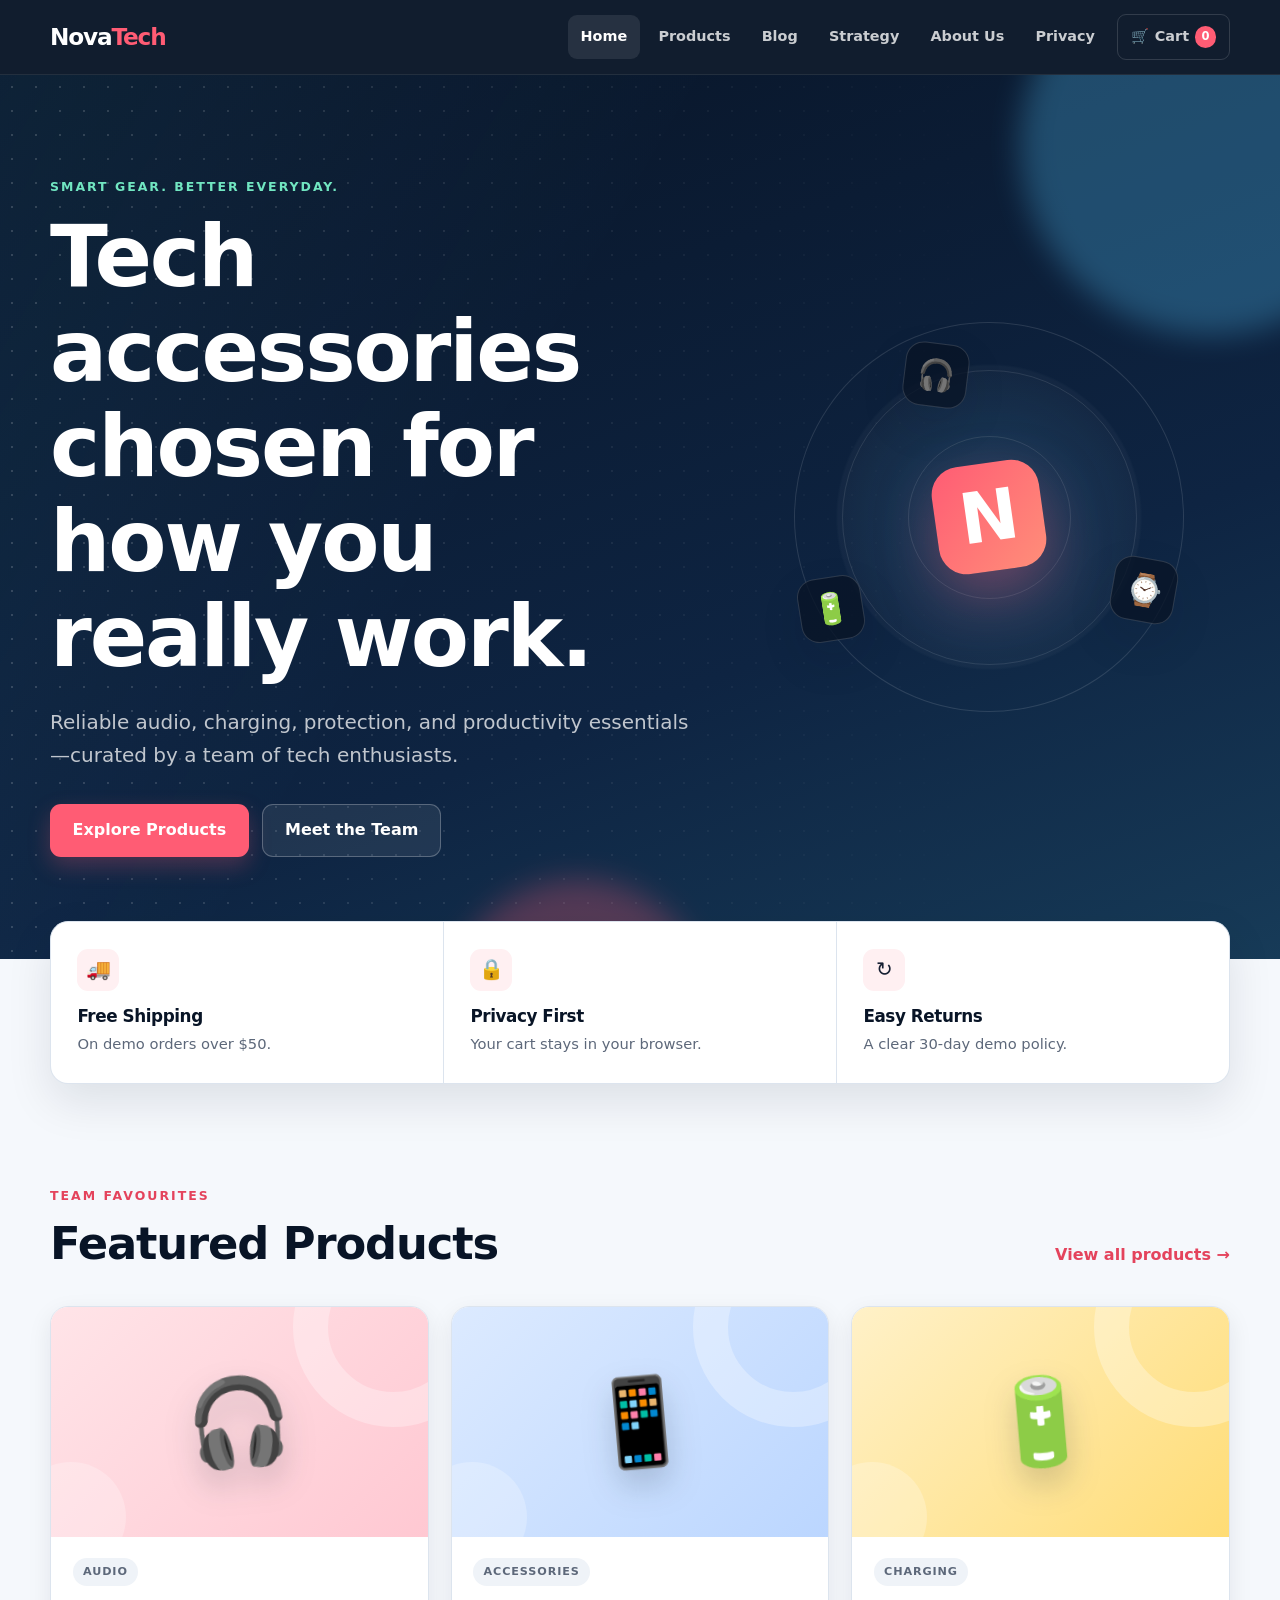
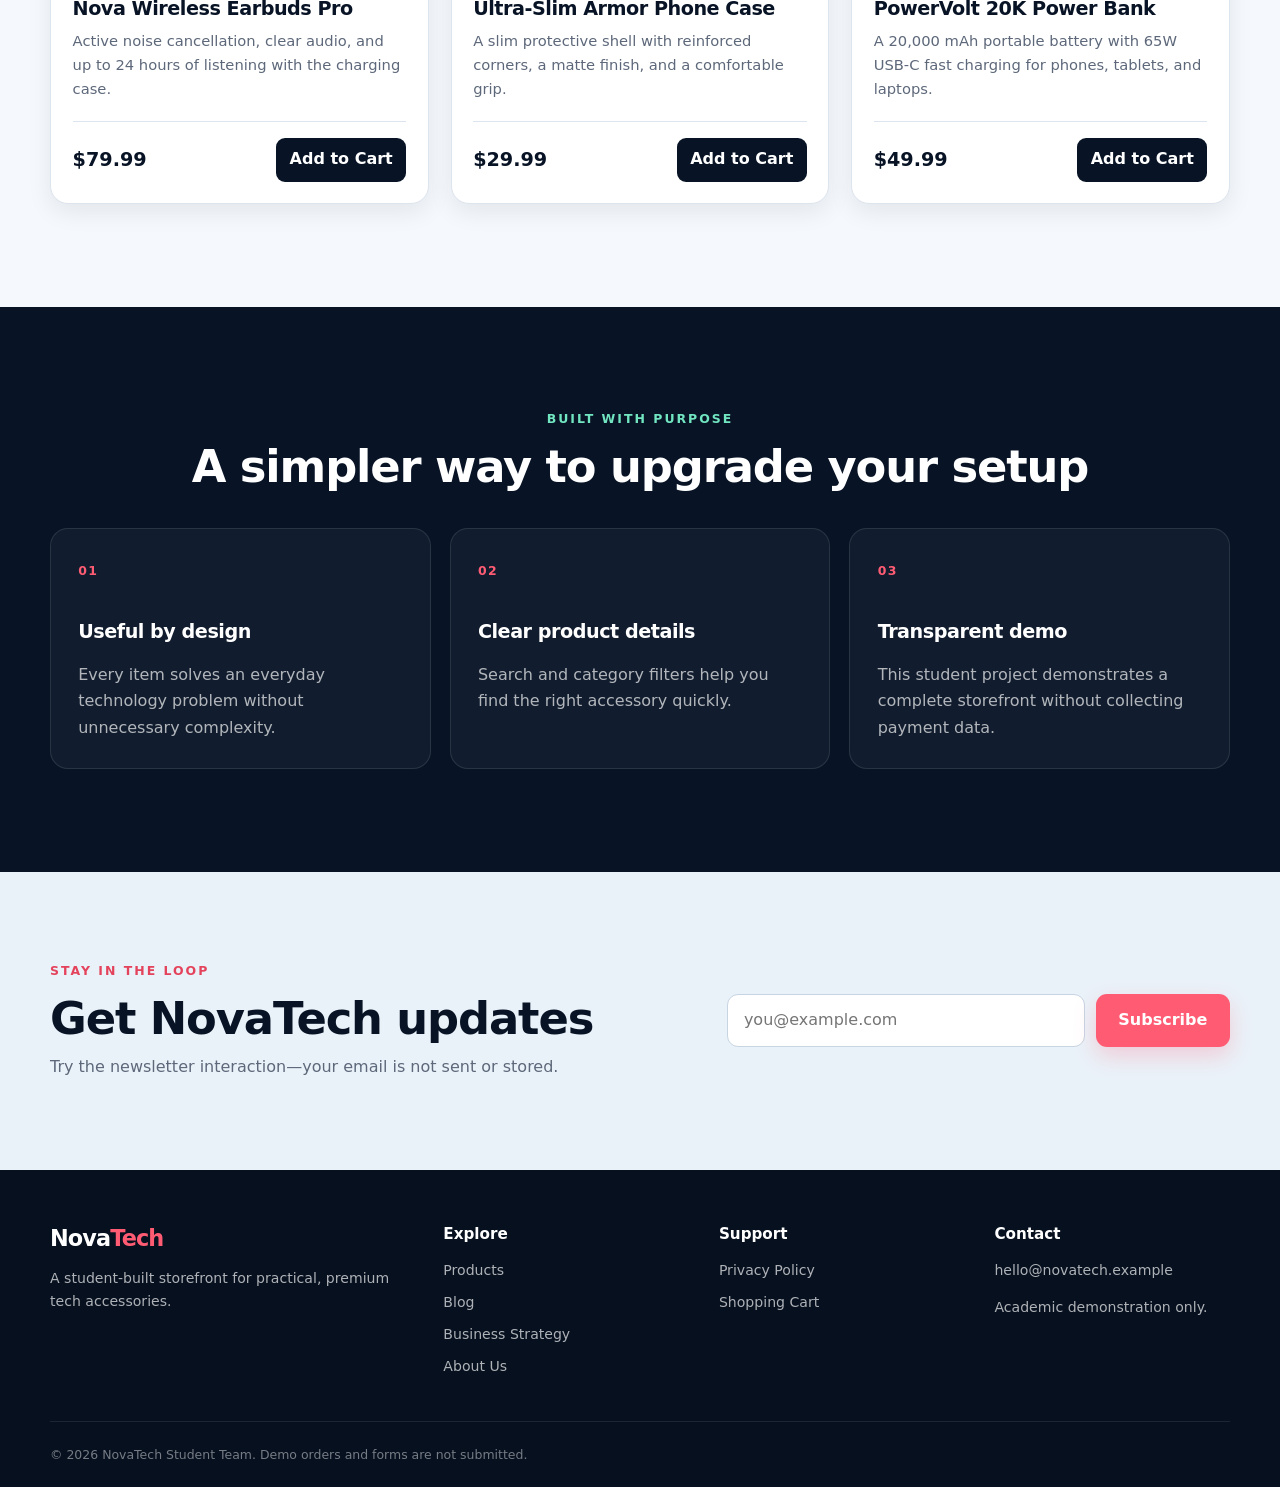
==== index.html @ 88d77ca0 "Import Assignment 1 storefront baseline Original NovaTech site from Assignment 1, imported from the " ====
<!DOCTYPE html>
<html lang="en">
<head>
    <meta charset="UTF-8">
    <meta name="viewport" content="width=device-width, initial-scale=1.0">
    <meta name="description" content="NovaTech is a student-built e-commerce demo offering carefully selected tech accessories.">
    <meta name="theme-color" content="#081426">
    <meta name="referrer" content="strict-origin-when-cross-origin">
    <title>NovaTech | Premium Tech Accessories</title>
    <link rel="stylesheet" href="css/style.css">
</head>
<body>
    <a class="skip-link" href="#main-content">Skip to main content</a>
    <header class="site-header">
        <nav class="navbar" aria-label="Main navigation">
            <div class="nav-container">
                <a href="index.html" class="logo" aria-label="NovaTech home">Nova<span>Tech</span></a>
                <button class="menu-toggle" type="button" aria-label="Open navigation menu" aria-expanded="false" aria-controls="primary-navigation">
                    <span></span><span></span><span></span>
                </button>
                <ul class="nav-links" id="primary-navigation">
                    <li><a href="index.html" aria-current="page">Home</a></li>
                    <li><a href="products.html">Products</a></li>
                    <li><a href="blog.html">Blog</a></li>
                    <li><a href="strategy.html">Strategy</a></li>
                    <li><a href="about.html">About Us</a></li>
                    <li><a href="privacy.html">Privacy</a></li>
                    <li><a href="cart.html" class="cart-link"><span aria-hidden="true">🛒</span> Cart <span class="cart-badge" id="cart-badge" aria-label="0 items">0</span></a></li>
                </ul>
            </div>
        </nav>
    </header>

    <main id="main-content" tabindex="-1">
        <section class="hero" aria-labelledby="hero-title">
            <div class="hero-glow hero-glow-one" aria-hidden="true"></div>
            <div class="hero-glow hero-glow-two" aria-hidden="true"></div>
            <div class="hero-content">
                <p class="eyebrow">Smart gear. Better everyday.</p>
                <h1 id="hero-title">Tech accessories chosen for how you really work.</h1>
                <p>Reliable audio, charging, protection, and productivity essentials—curated by a team of tech enthusiasts.</p>
                <div class="hero-actions">
                    <a href="products.html" class="btn">Explore Products</a>
                    <a href="about.html" class="btn btn-secondary">Meet the Team</a>
                </div>
            </div>
            <div class="hero-product" aria-label="Stylized collection of NovaTech accessories" role="img">
                <div class="orbit orbit-one" aria-hidden="true"><span>🎧</span></div>
                <div class="orbit orbit-two" aria-hidden="true"><span>⌚</span></div>
                <div class="orbit orbit-three" aria-hidden="true"><span>🔋</span></div>
                <div class="hero-mark" aria-hidden="true">N</div>
            </div>
        </section>

        <section class="features" aria-label="Store benefits">
            <article class="feature">
                <span class="feature-icon" aria-hidden="true">🚚</span>
                <h2>Free Shipping</h2>
                <p>On demo orders over $50.</p>
            </article>
            <article class="feature">
                <span class="feature-icon" aria-hidden="true">🔒</span>
                <h2>Privacy First</h2>
                <p>Your cart stays in your browser.</p>
            </article>
            <article class="feature">
                <span class="feature-icon" aria-hidden="true">↻</span>
                <h2>Easy Returns</h2>
                <p>A clear 30-day demo policy.</p>
            </article>
        </section>

        <section class="featured-products-section" aria-labelledby="featured-title">
            <div class="section-heading">
                <div>
                    <p class="eyebrow">Team favourites</p>
                    <h2 id="featured-title">Featured Products</h2>
                </div>
                <a href="products.html" class="text-link">View all products <span aria-hidden="true">→</span></a>
            </div>
            <div id="featured-products" class="products-grid"></div>
        </section>

        <section class="value-section" aria-labelledby="value-title">
            <div class="section-heading centered">
                <div>
                    <p class="eyebrow">Built with purpose</p>
                    <h2 id="value-title">A simpler way to upgrade your setup</h2>
                </div>
            </div>
            <div class="value-grid">
                <article class="value-card">
                    <span class="value-number">01</span>
                    <h3>Useful by design</h3>
                    <p>Every item solves an everyday technology problem without unnecessary complexity.</p>
                </article>
                <article class="value-card">
                    <span class="value-number">02</span>
                    <h3>Clear product details</h3>
                    <p>Search and category filters help you find the right accessory quickly.</p>
                </article>
                <article class="value-card">
                    <span class="value-number">03</span>
                    <h3>Transparent demo</h3>
                    <p>This student project demonstrates a complete storefront without collecting payment data.</p>
                </article>
            </div>
        </section>

        <section class="newsletter" aria-labelledby="newsletter-title">
            <div>
                <p class="eyebrow">Stay in the loop</p>
                <h2 id="newsletter-title">Get NovaTech updates</h2>
                <p>Try the newsletter interaction—your email is not sent or stored.</p>
            </div>
            <form class="newsletter-form">
                <label class="sr-only" for="newsletter-email">Email address</label>
                <input id="newsletter-email" type="email" autocomplete="email" placeholder="you@example.com" required>
                <button type="submit">Subscribe</button>
            </form>
        </section>
    </main>

    <footer class="site-footer">
        <div class="footer-container">
            <div class="footer-col footer-brand">
                <h2>Nova<span>Tech</span></h2>
                <p>A student-built storefront for practical, premium tech accessories.</p>
            </div>
            <div class="footer-col">
                <h2>Explore</h2>
                <ul>
                    <li><a href="products.html">Products</a></li>
                    <li><a href="blog.html">Blog</a></li>
                    <li><a href="strategy.html">Business Strategy</a></li>
                    <li><a href="about.html">About Us</a></li>
                </ul>
            </div>
            <div class="footer-col">
                <h2>Support</h2>
                <ul>
                    <li><a href="privacy.html">Privacy Policy</a></li>
                    <li><a href="cart.html">Shopping Cart</a></li>
                </ul>
            </div>
            <div class="footer-col">
                <h2>Contact</h2>
                <p><a href="mailto:hello@novatech.example">hello@novatech.example</a></p>
                <p>Academic demonstration only.</p>
            </div>
        </div>
        <div class="footer-bottom">
            <p>&copy; 2026 NovaTech Student Team. Demo orders and forms are not submitted.</p>
        </div>
    </footer>

    <div id="toast" class="toast" role="status" aria-live="polite" aria-atomic="true"></div>
    <script src="js/main.js" defer></script>
</body>
</html>
---- css/style.css ----
:root {
    --ink: #081426;
    --ink-soft: #132743;
    --panel: #10233f;
    --coral: #ff5c74;
    --coral-dark: #e4435c;
    --sky: #56c8ff;
    --mint: #71e6c1;
    --gold: #ffc857;
    --canvas: #f5f8fc;
    --paper: #ffffff;
    --text: #172033;
    --muted: #5d687a;
    --line: #dce4ee;
    --shadow: 0 18px 45px rgba(8, 20, 38, 0.10);
    --shadow-small: 0 8px 24px rgba(8, 20, 38, 0.08);
    --radius: 18px;
    --radius-small: 12px;
    --max-width: 1180px;
    --transition: 180ms ease;
}

*,
*::before,
*::after {
    box-sizing: border-box;
}

html {
    scroll-behavior: smooth;
}

body {
    min-height: 100vh;
    margin: 0;
    display: flex;
    flex-direction: column;
    background: var(--canvas);
    color: var(--text);
    font-family: Inter, ui-sans-serif, system-ui, -apple-system, BlinkMacSystemFont, "Segoe UI", sans-serif;
    line-height: 1.65;
    -webkit-font-smoothing: antialiased;
}

main {
    flex: 1;
}

h1,
h2,
h3,
p,
ul,
dl {
    margin-top: 0;
}

h1,
h2,
h3 {
    color: var(--ink);
    line-height: 1.12;
    letter-spacing: -0.025em;
}

h1 {
    font-size: clamp(2.5rem, 7vw, 5.3rem);
}

h2 {
    font-size: clamp(1.8rem, 3.5vw, 2.8rem);
}

h3 {
    font-size: 1.2rem;
}

a {
    color: inherit;
    text-decoration: none;
}

button,
input {
    font: inherit;
}

button,
a {
    -webkit-tap-highlight-color: transparent;
}

:focus-visible {
    outline: 3px solid var(--sky);
    outline-offset: 3px;
}

.skip-link {
    position: fixed;
    top: 0.75rem;
    left: 0.75rem;
    z-index: 10000;
    padding: 0.7rem 1rem;
    border-radius: 8px;
    background: var(--paper);
    color: var(--ink);
    font-weight: 800;
    transform: translateY(-160%);
    transition: transform var(--transition);
}

.skip-link:focus {
    transform: translateY(0);
}

.sr-only {
    position: absolute;
    width: 1px;
    height: 1px;
    padding: 0;
    margin: -1px;
    overflow: hidden;
    clip: rect(0, 0, 0, 0);
    white-space: nowrap;
    border: 0;
}

.eyebrow {
    margin-bottom: 0.75rem;
    color: var(--coral-dark);
    font-size: 0.78rem;
    font-weight: 800;
    letter-spacing: 0.16em;
    text-transform: uppercase;
}

/* Navigation */
.site-header {
    position: sticky;
    top: 0;
    z-index: 1000;
    background: rgba(8, 20, 38, 0.96);
    border-bottom: 1px solid rgba(255, 255, 255, 0.08);
    backdrop-filter: blur(16px);
}

.navbar {
    min-height: 74px;
    display: flex;
    align-items: center;
}

.nav-container {
    width: min(calc(100% - 2.5rem), var(--max-width));
    margin: 0 auto;
    display: flex;
    align-items: center;
    justify-content: space-between;
    gap: 2rem;
}

.logo {
    color: var(--paper);
    font-size: 1.45rem;
    font-weight: 850;
    letter-spacing: -0.05em;
}

.logo span,
.footer-brand span {
    color: var(--coral);
}

.nav-links {
    display: flex;
    align-items: center;
    gap: 0.35rem;
    margin: 0;
    padding: 0;
    list-style: none;
}

.nav-links a {
    display: inline-flex;
    align-items: center;
    gap: 0.35rem;
    padding: 0.65rem 0.8rem;
    border-radius: 9px;
    color: rgba(255, 255, 255, 0.78);
    font-size: 0.9rem;
    font-weight: 700;
    transition: color var(--transition), background var(--transition);
}

.nav-links a:hover,
.nav-links a[aria-current="page"] {
    background: rgba(255, 255, 255, 0.09);
    color: var(--paper);
}

.cart-link {
    margin-left: 0.25rem;
    border: 1px solid rgba(255, 255, 255, 0.14);
}

.cart-badge {
    min-width: 1.35rem;
    height: 1.35rem;
    display: inline-grid;
    place-items: center;
    padding: 0 0.3rem;
    border-radius: 999px;
    background: var(--coral);
    color: var(--paper);
    font-size: 0.72rem;
    line-height: 1;
}

.menu-toggle {
    display: none;
    width: 44px;
    height: 44px;
    padding: 10px;
    border: 1px solid rgba(255, 255, 255, 0.16);
    border-radius: 10px;
    background: transparent;
    cursor: pointer;
}

.menu-toggle span {
    display: block;
    width: 100%;
    height: 2px;
    margin: 5px 0;
    border-radius: 2px;
    background: var(--paper);
    transition: transform var(--transition), opacity var(--transition);
}

.menu-toggle[aria-expanded="true"] span:nth-child(1) {
    transform: translateY(7px) rotate(45deg);
}

.menu-toggle[aria-expanded="true"] span:nth-child(2) {
    opacity: 0;
}

.menu-toggle[aria-expanded="true"] span:nth-child(3) {
    transform: translateY(-7px) rotate(-45deg);
}

/* Buttons and links */
.btn,
.checkout-btn,
.newsletter-form button {
    display: inline-flex;
    align-items: center;
    justify-content: center;
    min-height: 48px;
    padding: 0.78rem 1.35rem;
    border: 1px solid transparent;
    border-radius: 11px;
    background: var(--coral);
    color: var(--paper);
    font-weight: 800;
    cursor: pointer;
    box-shadow: 0 9px 22px rgba(255, 92, 116, 0.25);
    transition: transform var(--transition), background var(--transition), box-shadow var(--transition);
}

.btn:hover,
.checkout-btn:hover:not(:disabled),
.newsletter-form button:hover {
    background: var(--coral-dark);
    transform: translateY(-2px);
    box-shadow: 0 12px 26px rgba(255, 92, 116, 0.3);
}

.btn-secondary {
    border-color: rgba(255, 255, 255, 0.25);
    background: rgba(255, 255, 255, 0.08);
    box-shadow: none;
}

.btn-secondary:hover {
    background: rgba(255, 255, 255, 0.14);
}

.text-link {
    color: var(--coral-dark);
    font-weight: 800;
}

.text-link:hover {
    text-decoration: underline;
    text-underline-offset: 4px;
}

/* Home hero */
.hero {
    position: relative;
    isolation: isolate;
    min-height: 650px;
    display: grid;
    grid-template-columns: 1.15fr 0.85fr;
    align-items: center;
    gap: 3rem;
    overflow: hidden;
    padding: clamp(4rem, 8vw, 7.5rem) max(1.25rem, calc((100vw - var(--max-width)) / 2));
    background:
        linear-gradient(120deg, rgba(86, 200, 255, 0.08), transparent 40%),
        linear-gradient(160deg, var(--ink) 0%, #0e2442 64%, #173b58 100%);
    color: var(--paper);
}

.hero::after {
    content: "";
    position: absolute;
    inset: 0;
    z-index: -1;
    opacity: 0.23;
    background-image: radial-gradient(rgba(255, 255, 255, 0.7) 0.75px, transparent 0.75px);
    background-size: 24px 24px;
    mask-image: linear-gradient(to right, black, transparent 78%);
}

.hero .eyebrow {
    color: var(--mint);
}

.hero h1 {
    max-width: 830px;
    margin-bottom: 1.3rem;
    color: var(--paper);
}

.hero-content > p:not(.eyebrow) {
    max-width: 680px;
    margin-bottom: 2rem;
    color: rgba(255, 255, 255, 0.74);
    font-size: clamp(1.05rem, 2vw, 1.25rem);
}

.hero-actions {
    display: flex;
    flex-wrap: wrap;
    gap: 0.85rem;
}

.hero-product {
    position: relative;
    width: min(390px, 78vw);
    aspect-ratio: 1;
    place-self: center;
    display: grid;
    place-items: center;
    border: 1px solid rgba(255, 255, 255, 0.12);
    border-radius: 50%;
    background: radial-gradient(circle, rgba(86, 200, 255, 0.18), rgba(255, 255, 255, 0.03) 55%, transparent 56%);
}

.hero-product::before,
.hero-product::after {
    content: "";
    position: absolute;
    border: 1px solid rgba(255, 255, 255, 0.1);
    border-radius: 50%;
}

.hero-product::before {
    inset: 12%;
}

.hero-product::after {
    inset: 29%;
}

.hero-mark {
    width: 108px;
    height: 108px;
    display: grid;
    place-items: center;
    z-index: 1;
    border-radius: 28px;
    background: linear-gradient(135deg, var(--coral), #ff8e79);
    color: var(--paper);
    font-size: 4.4rem;
    font-weight: 900;
    line-height: 1;
    box-shadow: 0 24px 60px rgba(255, 92, 116, 0.36);
    transform: rotate(-8deg);
}

.orbit {
    position: absolute;
    width: 64px;
    height: 64px;
    display: grid;
    place-items: center;
    z-index: 2;
    border: 1px solid rgba(255, 255, 255, 0.15);
    border-radius: 18px;
    background: rgba(8, 20, 38, 0.78);
    font-size: 1.9rem;
    box-shadow: var(--shadow);
}

.orbit-one { top: 5%; left: 28%; transform: rotate(7deg); }
.orbit-two { right: 2%; bottom: 23%; transform: rotate(10deg); }
.orbit-three { left: 1%; bottom: 18%; transform: rotate(-9deg); }

.hero-glow {
    position: absolute;
    z-index: -1;
    border-radius: 50%;
    filter: blur(15px);
    opacity: 0.28;
}

.hero-glow-one {
    width: 380px;
    height: 380px;
    right: -120px;
    top: -120px;
    background: var(--sky);
}

.hero-glow-two {
    width: 260px;
    height: 260px;
    left: 35%;
    bottom: -180px;
    background: var(--coral);
}

/* Shared sections */
.features,
.featured-products-section,
.value-section,
.about-overview,
.team,
.filter-section,
.products-section,
.cart-layout,
.policy-layout,
.blog-post {
    width: min(calc(100% - 2.5rem), var(--max-width));
    margin-inline: auto;
}

.features {
    position: relative;
    z-index: 2;
    display: grid;
    grid-template-columns: repeat(3, 1fr);
    gap: 1px;
    margin-top: -38px;
    overflow: hidden;
    border: 1px solid var(--line);
    border-radius: var(--radius);
    background: var(--line);
    box-shadow: var(--shadow);
}

.feature {
    padding: 1.65rem;
    background: var(--paper);
}

.feature-icon {
    width: 42px;
    height: 42px;
    display: inline-grid;
    place-items: center;
    margin-bottom: 1rem;
    border-radius: 11px;
    background: #fff0f2;
    font-size: 1.25rem;
}

.feature h2 {
    margin-bottom: 0.4rem;
    font-size: 1.05rem;
}

.feature p {
    margin-bottom: 0;
    color: var(--muted);
    font-size: 0.92rem;
}

.featured-products-section,
.value-section,
.team,
.products-section {
    padding-block: clamp(4rem, 8vw, 7rem);
}

.section-heading {
    display: flex;
    align-items: end;
    justify-content: space-between;
    gap: 2rem;
    margin-bottom: 2.3rem;
}

.section-heading h2 {
    margin-bottom: 0;
}

.section-heading.centered {
    justify-content: center;
    text-align: center;
}

.section-copy {
    max-width: 470px;
    margin-bottom: 0;
    color: var(--muted);
}

/* Products */
.products-grid {
    display: grid;
    grid-template-columns: repeat(3, minmax(0, 1fr));
    gap: 1.35rem;
}

.product-card {
    min-width: 0;
    display: flex;
    flex-direction: column;
    overflow: hidden;
    border: 1px solid var(--line);
    border-radius: var(--radius);
    background: var(--paper);
    box-shadow: var(--shadow-small);
    transition: transform var(--transition), box-shadow var(--transition), border-color var(--transition);
}

.product-card:hover {
    transform: translateY(-5px);
    border-color: #c4d1df;
    box-shadow: var(--shadow);
}

.product-visual {
    position: relative;
    min-height: 230px;
    display: grid;
    place-items: center;
    overflow: hidden;
    background: linear-gradient(135deg, #f1f5fa, #dce9f5);
}

.product-visual::before,
.product-visual::after {
    content: "";
    position: absolute;
    border-radius: 50%;
}

.product-visual::before {
    width: 200px;
    height: 200px;
    top: -80px;
    right: -65px;
    border: 35px solid rgba(255, 255, 255, 0.3);
}

.product-visual::after {
    width: 110px;
    height: 110px;
    left: -35px;
    bottom: -35px;
    background: rgba(255, 255, 255, 0.24);
}

.product-visual.audio { background: linear-gradient(135deg, #ffe4e8, #ffc8d2); }
.product-visual.accessories { background: linear-gradient(135deg, #dceaff, #bbd6ff); }
.product-visual.charging { background: linear-gradient(135deg, #fff1c8, #ffdc75); }
.product-visual.wearables { background: linear-gradient(135deg, #dffaf1, #a9eacc); }

.product-icon {
    position: relative;
    z-index: 1;
    font-size: 5.3rem;
    filter: drop-shadow(0 16px 16px rgba(8, 20, 38, 0.18));
    transform: rotate(-5deg);
}

.product-info {
    flex: 1;
    display: flex;
    flex-direction: column;
    padding: 1.35rem;
}

.category-tag {
    width: fit-content;
    margin-bottom: 0.75rem;
    padding: 0.3rem 0.65rem;
    border-radius: 999px;
    background: #eff3f8;
    color: var(--muted);
    font-size: 0.7rem;
    font-weight: 800;
    letter-spacing: 0.08em;
    text-transform: uppercase;
}

.product-card h3 {
    margin-bottom: 0.55rem;
}

.product-card .description {
    flex: 1;
    margin-bottom: 1.2rem;
    color: var(--muted);
    font-size: 0.92rem;
}

.product-bottom {
    display: flex;
    align-items: center;
    justify-content: space-between;
    gap: 1rem;
    padding-top: 1rem;
    border-top: 1px solid var(--line);
}

.price {
    color: var(--ink);
    font-size: 1.2rem;
    font-weight: 850;
}

.add-to-cart-btn {
    min-height: 42px;
    padding: 0.55rem 0.85rem;
    border: 0;
    border-radius: 9px;
    background: var(--ink);
    color: var(--paper);
    font-weight: 800;
    cursor: pointer;
    transition: background var(--transition), transform var(--transition);
}

.add-to-cart-btn:hover {
    background: var(--coral-dark);
    transform: translateY(-1px);
}

.no-results {
    grid-column: 1 / -1;
    padding: 3rem;
    border: 1px dashed #bdc9d8;
    border-radius: var(--radius);
    color: var(--muted);
    text-align: center;
}

.value-section {
    width: 100%;
    max-width: none;
    padding-inline: max(1.25rem, calc((100vw - var(--max-width)) / 2));
    background: var(--ink);
}

.value-section h2 {
    color: var(--paper);
}

.value-section .eyebrow {
    color: var(--mint);
}

.value-grid {
    max-width: var(--max-width);
    margin: 0 auto;
    display: grid;
    grid-template-columns: repeat(3, 1fr);
    gap: 1.2rem;
}

.value-card {
    padding: 1.7rem;
    border: 1px solid rgba(255, 255, 255, 0.1);
    border-radius: var(--radius);
    background: rgba(255, 255, 255, 0.04);
}

.value-number {
    display: inline-block;
    margin-bottom: 2.5rem;
    color: var(--coral);
    font-size: 0.78rem;
    font-weight: 900;
    letter-spacing: 0.12em;
}

.value-card h3 {
    color: var(--paper);
}

.value-card p {
    margin-bottom: 0;
    color: rgba(255, 255, 255, 0.68);
}

.newsletter {
    display: grid;
    grid-template-columns: 1fr minmax(360px, 0.8fr);
    align-items: center;
    gap: 3rem;
    padding: clamp(3.5rem, 7vw, 6rem) max(1.25rem, calc((100vw - var(--max-width)) / 2));
    background: #eaf2f9;
}

.newsletter h2 {
    margin-bottom: 0.6rem;
}

.newsletter p:not(.eyebrow) {
    margin-bottom: 0;
    color: var(--muted);
}

.newsletter-form {
    display: flex;
    gap: 0.65rem;
}

.newsletter-form input {
    min-width: 0;
    flex: 1;
    padding: 0.78rem 1rem;
    border: 1px solid #c7d4e2;
    border-radius: 11px;
    background: var(--paper);
    color: var(--text);
}

/* Interior page hero */
.page-hero {
    padding: clamp(4rem, 9vw, 7rem) max(1.25rem, calc((100vw - var(--max-width)) / 2));
    background:
        radial-gradient(circle at 82% 18%, rgba(86, 200, 255, 0.2), transparent 26%),
        var(--ink);
    color: var(--paper);
}

.page-hero.compact h1 {
    max-width: 850px;
    margin-bottom: 1rem;
    color: var(--paper);
    font-size: clamp(2.4rem, 6vw, 4.4rem);
}

.page-hero .eyebrow {
    color: var(--mint);
}

.page-hero > p:last-child {
    max-width: 690px;
    margin-bottom: 0;
    color: rgba(255, 255, 255, 0.7);
    font-size: 1.08rem;
}

/* Product filters */
.filter-section {
    margin-top: -28px;
    padding: 1.3rem;
    border: 1px solid var(--line);
    border-radius: var(--radius);
    background: var(--paper);
    box-shadow: var(--shadow);
}

.filter-bar {
    display: flex;
    flex-wrap: wrap;
    gap: 0.55rem;
    margin-bottom: 1rem;
}

.filter-btn {
    padding: 0.55rem 0.95rem;
    border: 1px solid var(--line);
    border-radius: 999px;
    background: var(--paper);
    color: var(--muted);
    font-size: 0.9rem;
    font-weight: 750;
    cursor: pointer;
    transition: color var(--transition), background var(--transition), border-color var(--transition);
}

.filter-btn:hover,
.filter-btn.active {
    border-color: var(--ink);
    background: var(--ink);
    color: var(--paper);
}

.search-bar {
    display: grid;
    grid-template-columns: auto minmax(220px, 1fr);
    align-items: center;
    gap: 1rem;
}

.search-bar label {
    color: var(--ink);
    font-weight: 800;
}

.search-bar input {
    width: 100%;
    padding: 0.7rem 0.9rem;
    border: 1px solid var(--line);
    border-radius: 10px;
    color: var(--text);
}

.results-count {
    margin: 0.8rem 0 0;
    color: var(--muted);
    font-size: 0.84rem;
    text-align: right;
}

/* Blog */
.article-shell {
    padding-bottom: clamp(4rem, 8vw, 7rem);
}

.blog-post {
    margin-top: -28px;
    padding: clamp(1.3rem, 4vw, 3rem);
    border: 1px solid var(--line);
    border-radius: var(--radius);
    background: var(--paper);
    box-shadow: var(--shadow);
}

.post-header {
    display: grid;
    grid-template-columns: 1fr 0.86fr;
    align-items: center;
    gap: 3rem;
    margin-bottom: 2.5rem;
}

.post-header h2 {
    font-size: clamp(2rem, 4vw, 3.5rem);
}

.meta {
    display: flex;
    flex-wrap: wrap;
    gap: 0.55rem;
    color: var(--muted);
    font-size: 0.9rem;
}

.blog-banner {
    position: relative;
    min-height: 340px;
    display: grid;
    place-items: center;
    overflow: hidden;
    border-radius: var(--radius);
    background:
        radial-gradient(circle at 20% 20%, rgba(113, 230, 193, 0.32), transparent 30%),
        linear-gradient(145deg, var(--ink-soft), #1d5270);
}

.blog-banner::after {
    content: "";
    position: absolute;
    width: 280px;
    height: 280px;
    border: 1px solid rgba(255, 255, 255, 0.15);
    border-radius: 50%;
}

.blog-banner-mark {
    width: 90px;
    height: 90px;
    display: grid;
    place-items: center;
    z-index: 1;
    border-radius: 24px;
    background: var(--coral);
    color: var(--paper);
    font-size: 3.5rem;
    font-weight: 900;
    transform: rotate(-8deg);
}

.blog-banner-icon {
    position: absolute;
    z-index: 2;
    font-size: 2rem;
}

.icon-one { top: 18%; left: 18%; }
.icon-two { right: 14%; top: 28%; }
.icon-three { left: 28%; bottom: 14%; }

.blog-post .content {
    max-width: 760px;
    margin: 0 auto;
}

.blog-post .content p {
    margin-bottom: 1.35rem;
}

.blog-post .content .lead {
    color: var(--ink-soft);
    font-size: 1.2rem;
    font-weight: 600;
}

.blog-post .content h3 {
    margin: 2.1rem 0 0.75rem;
    font-size: 1.35rem;
}

.post-footer {
    max-width: 760px;
    margin: 2.5rem auto 0;
    padding-top: 1.25rem;
    display: flex;
    flex-wrap: wrap;
    gap: 0.5rem;
    border-top: 1px solid var(--line);
}

.tag {
    padding: 0.35rem 0.7rem;
    border-radius: 999px;
    background: #eff3f8;
    color: var(--muted);
    font-size: 0.8rem;
    font-weight: 750;
}

/* Team blog */
.team-blog-shell {
    padding-bottom: clamp(4rem, 8vw, 7rem);
}

.blog-directory,
.team-blog-list {
    width: min(calc(100% - 2.5rem), var(--max-width));
    margin-inline: auto;
}

.blog-directory {
    padding-block: clamp(4rem, 8vw, 6rem);
}

.blog-directory-grid {
    display: grid;
    grid-template-columns: repeat(2, minmax(0, 1fr));
    gap: 0.9rem;
}

.author-card {
    min-width: 0;
    display: grid;
    grid-template-columns: auto minmax(0, 1fr) auto;
    align-items: center;
    gap: 1rem;
    padding: 1rem;
    border: 1px solid var(--line);
    border-radius: var(--radius-small);
    background: var(--paper);
    box-shadow: var(--shadow-small);
    transition: transform var(--transition), border-color var(--transition), box-shadow var(--transition);
}

.author-card:hover {
    transform: translateY(-3px);
    border-color: #b9c7d6;
    box-shadow: var(--shadow);
}

.author-card .member-avatar,
.post-author .member-avatar {
    width: 56px;
    height: 56px;
    margin: 0;
    border-radius: 17px;
    font-size: 1.05rem;
}

.author-card strong,
.post-author strong {
    display: block;
    color: var(--ink);
}

.author-card small,
.post-author small {
    display: block;
    margin-top: 0.15rem;
    color: var(--muted);
    font-size: 0.78rem;
}

.author-arrow {
    color: var(--coral-dark);
    font-size: 1.35rem;
    font-weight: 900;
}

.team-blog-list {
    display: grid;
    gap: 2rem;
}

.team-blog-post {
    scroll-margin-top: 94px;
    overflow: hidden;
    border: 1px solid var(--line);
    border-radius: var(--radius);
    background: var(--paper);
    box-shadow: var(--shadow-small);
}

.team-blog-post:target {
    border-color: var(--sky);
    box-shadow: 0 0 0 4px rgba(86, 200, 255, 0.16), var(--shadow);
}

.team-post-header {
    padding: clamp(1.5rem, 4vw, 3rem);
    border-bottom: 1px solid var(--line);
    background:
        radial-gradient(circle at 90% 10%, rgba(86, 200, 255, 0.14), transparent 27%),
        linear-gradient(145deg, #f9fbfd, #eef4fa);
}

.post-author {
    display: flex;
    align-items: center;
    gap: 0.9rem;
    margin-bottom: 1.4rem;
}

.team-post-header .meta {
    margin-bottom: 1.5rem;
}

.team-post-header h2 {
    max-width: 900px;
    margin-bottom: 0;
    font-size: clamp(2rem, 5vw, 3.5rem);
}

.team-post-content {
    max-width: 800px;
    margin: 0 auto;
    padding: clamp(1.5rem, 4vw, 3rem);
}

.team-post-content .lead {
    color: var(--ink-soft);
    font-size: 1.2rem;
    font-weight: 650;
}

.team-post-content h3 {
    margin: 2rem 0 0.7rem;
    font-size: 1.3rem;
}

.team-post-content p {
    margin-bottom: 1.25rem;
    color: var(--muted);
}

.team-blog-post .post-footer {
    max-width: 800px;
    margin-top: 0;
    padding-bottom: 2rem;
}

.back-to-top {
    margin-left: auto;
    color: var(--coral-dark);
    font-size: 0.82rem;
    font-weight: 800;
}

.back-to-top:hover {
    text-decoration: underline;
    text-underline-offset: 3px;
}

.share-post-btn {
    min-height: 34px;
    margin-left: auto;
    padding: 0.35rem 0.75rem;
    border: 1px solid #cbd7e4;
    border-radius: 999px;
    background: var(--paper);
    color: var(--ink);
    font-size: 0.8rem;
    font-weight: 800;
    cursor: pointer;
    transition: border-color var(--transition), color var(--transition), transform var(--transition);
}

.share-post-btn::before {
    content: "↗";
    margin-right: 0.35rem;
    color: var(--coral-dark);
}

.share-post-btn:hover {
    border-color: var(--coral);
    color: var(--coral-dark);
    transform: translateY(-1px);
}

.share-post-btn + .back-to-top {
    margin-left: 0.25rem;
}

/* Business and technology strategy */
.strategy-hero {
    display: grid;
    grid-template-columns: minmax(0, 1.3fr) minmax(280px, 0.7fr);
    align-items: center;
    gap: clamp(2rem, 6vw, 5rem);
    padding: clamp(4.5rem, 9vw, 8rem) max(1.25rem, calc((100vw - var(--max-width)) / 2));
    background:
        radial-gradient(circle at 82% 24%, rgba(113, 230, 193, 0.2), transparent 25%),
        linear-gradient(150deg, var(--ink) 0%, #102e50 70%, #174d66 100%);
    color: var(--paper);
}

.strategy-hero h1 {
    max-width: 800px;
    margin-bottom: 1.2rem;
    color: var(--paper);
    font-size: clamp(2.7rem, 7vw, 5.4rem);
}

.strategy-hero > div > p:not(.eyebrow) {
    max-width: 760px;
    margin-bottom: 2rem;
    color: rgba(255, 255, 255, 0.72);
    font-size: 1.08rem;
}

.strategy-hero .eyebrow,
.strategy-section-dark .eyebrow {
    color: var(--mint);
}

.strategy-summary {
    display: flex;
    flex-wrap: wrap;
    gap: 0.7rem;
    padding: 1.5rem;
    border: 1px solid rgba(255, 255, 255, 0.13);
    border-radius: var(--radius);
    background: rgba(255, 255, 255, 0.06);
    box-shadow: 0 24px 60px rgba(0, 0, 0, 0.2);
    backdrop-filter: blur(12px);
}

.strategy-chip {
    padding: 0.55rem 0.75rem;
    border: 1px solid rgba(255, 255, 255, 0.14);
    border-radius: 999px;
    background: rgba(255, 255, 255, 0.08);
    color: rgba(255, 255, 255, 0.88);
    font-size: 0.8rem;
    font-weight: 750;
}

.strategy-jump {
    width: min(calc(100% - 2.5rem), var(--max-width));
    margin: -28px auto 0;
    display: flex;
    flex-wrap: wrap;
    justify-content: center;
    gap: 0.35rem;
    position: relative;
    z-index: 2;
    padding: 0.85rem;
    border: 1px solid var(--line);
    border-radius: var(--radius-small);
    background: var(--paper);
    box-shadow: var(--shadow);
}

.strategy-jump a {
    padding: 0.55rem 0.8rem;
    border-radius: 8px;
    color: var(--muted);
    font-size: 0.84rem;
    font-weight: 800;
}

.strategy-jump a:hover {
    background: #edf3f8;
    color: var(--ink);
}

.strategy-section {
    width: min(calc(100% - 2.5rem), var(--max-width));
    margin-inline: auto;
    padding-block: clamp(4rem, 8vw, 7rem);
    scroll-margin-top: 74px;
}

.strategy-section + .strategy-section:not(.strategy-section-dark) {
    border-top: 1px solid var(--line);
}

.strategy-heading {
    display: grid;
    grid-template-columns: minmax(0, 1fr) minmax(300px, 0.75fr);
    align-items: end;
    gap: 3rem;
    margin-bottom: 2.5rem;
}

.strategy-heading h2,
.strategy-heading p {
    margin-bottom: 0;
}

.strategy-heading > p {
    color: var(--muted);
}

.concept-grid {
    display: grid;
    grid-template-columns: repeat(4, minmax(0, 1fr));
    gap: 1rem;
}

.concept-card {
    min-width: 0;
    display: flex;
    flex-direction: column;
    padding: 1.35rem;
    border: 1px solid var(--line);
    border-radius: var(--radius-small);
    background: var(--paper);
    box-shadow: var(--shadow-small);
}

.concept-number {
    width: 2.35rem;
    height: 2.35rem;
    display: grid;
    place-items: center;
    margin-bottom: 1.4rem;
    border-radius: 9px;
    background: #ffe8ec;
    color: var(--coral-dark);
    font-size: 0.72rem;
    font-weight: 900;
}

.concept-card h3 {
    margin-bottom: 0.55rem;
}

.concept-card p {
    flex: 1;
    color: var(--muted);
    font-size: 0.9rem;
}

.concept-card a {
    color: var(--coral-dark);
    font-size: 0.82rem;
    font-weight: 850;
}

.concept-card a:hover {
    text-decoration: underline;
    text-underline-offset: 3px;
}

.model-note {
    margin-top: 1.25rem;
    padding: 1.1rem 1.25rem;
    border-left: 4px solid var(--sky);
    border-radius: 0 var(--radius-small) var(--radius-small) 0;
    background: #eaf5fc;
    color: #30425a;
}

.model-note strong {
    color: var(--ink);
}

.strategy-section-dark {
    width: min(calc(100% - 2.5rem), var(--max-width));
    padding: clamp(2rem, 6vw, 4rem);
    border-radius: calc(var(--radius) + 6px);
    background:
        radial-gradient(circle at 90% 10%, rgba(86, 200, 255, 0.14), transparent 30%),
        var(--ink);
    color: rgba(255, 255, 255, 0.72);
}

.strategy-section-dark h2,
.strategy-section-dark h3,
.strategy-section-dark dt {
    color: var(--paper);
}

.strategy-section-dark .strategy-heading > p {
    color: rgba(255, 255, 255, 0.62);
}

.business-model-grid {
    display: grid;
    grid-template-columns: repeat(2, minmax(0, 1fr));
    gap: 1px;
    overflow: hidden;
    margin: 0;
    border: 1px solid rgba(255, 255, 255, 0.11);
    border-radius: var(--radius);
    background: rgba(255, 255, 255, 0.11);
}

.business-model-grid > div {
    padding: 1.45rem;
    background: rgba(255, 255, 255, 0.045);
}

.business-model-grid dt {
    margin-bottom: 0.55rem;
    font-size: 1.02rem;
    font-weight: 850;
}

.business-model-grid dt span {
    margin-right: 0.55rem;
    color: var(--coral);
    font-size: 0.72rem;
    letter-spacing: 0.08em;
}

.business-model-grid dd {
    margin: 0;
    color: rgba(255, 255, 255, 0.65);
    font-size: 0.9rem;
}

.value-chain {
    display: grid;
    grid-template-columns: repeat(5, minmax(0, 1fr));
    gap: 1rem;
    margin: 0 0 1.25rem;
    padding: 0;
    list-style: none;
}

.value-chain li {
    min-width: 0;
    padding: 1.25rem;
    border: 1px solid var(--line);
    border-radius: var(--radius-small);
    background: var(--paper);
}

.value-chain li > span {
    width: 2rem;
    height: 2rem;
    display: grid;
    place-items: center;
    margin-bottom: 1.5rem;
    border-radius: 50%;
    background: var(--ink);
    color: var(--paper);
    font-size: 0.75rem;
    font-weight: 900;
}

.value-chain strong,
.value-chain small {
    display: block;
}

.value-chain strong {
    margin-bottom: 0.45rem;
    color: var(--ink);
}

.value-chain small {
    color: var(--muted);
    font-size: 0.82rem;
    line-height: 1.55;
}

.strategy-split {
    display: grid;
    grid-template-columns: repeat(2, minmax(0, 1fr));
    gap: 1rem;
}

.strategy-panel {
    padding: 1.6rem;
    border-radius: var(--radius);
    background: #eaf2f9;
}

.strategy-panel h3 {
    font-size: 1.45rem;
}

.strategy-panel p:last-child {
    margin-bottom: 0;
    color: var(--muted);
}

.technology-section {
    width: 100%;
    max-width: none;
    padding-inline: max(1.25rem, calc((100vw - var(--max-width)) / 2));
    background: #eaf2f9;
}

.architecture-flow {
    display: grid;
    grid-template-columns: 1fr auto 1fr auto 1fr;
    align-items: stretch;
    gap: 1rem;
    margin-bottom: 1rem;
}

.architecture-flow article {
    padding: 1.5rem;
    border: 1px solid #cedbe7;
    border-radius: var(--radius);
    background: var(--paper);
}

.architecture-flow article p:last-child {
    margin-bottom: 0;
    color: var(--muted);
    font-size: 0.9rem;
}

.architecture-icon {
    display: inline-block;
    margin-bottom: 1.3rem;
    font-size: 2rem;
}

.flow-arrow {
    align-self: center;
    color: var(--coral-dark);
    font-size: 1.7rem;
    font-weight: 900;
}

.technology-grid {
    display: grid;
    grid-template-columns: repeat(3, minmax(0, 1fr));
    gap: 1rem;
}

.technology-grid article {
    padding: 1.35rem;
    border: 1px solid #cedbe7;
    border-radius: var(--radius-small);
    background: rgba(255, 255, 255, 0.68);
}

.technology-grid h3 {
    margin-bottom: 0.45rem;
}

.technology-grid p {
    margin-bottom: 0;
    color: var(--muted);
    font-size: 0.88rem;
}

.readiness-table-wrap {
    overflow-x: auto;
    border: 1px solid var(--line);
    border-radius: var(--radius);
    background: var(--paper);
    box-shadow: var(--shadow-small);
}

.readiness-table {
    width: 100%;
    min-width: 760px;
    border-collapse: collapse;
    text-align: left;
}

.readiness-table th,
.readiness-table td {
    padding: 1rem 1.15rem;
    border-bottom: 1px solid var(--line);
    vertical-align: top;
}

.readiness-table thead th {
    background: var(--ink);
    color: var(--paper);
    font-size: 0.82rem;
    letter-spacing: 0.04em;
    text-transform: uppercase;
}

.readiness-table tbody th {
    color: var(--ink);
}

.readiness-table tbody td {
    color: var(--muted);
    font-size: 0.9rem;
}

.readiness-table tbody tr:last-child th,
.readiness-table tbody tr:last-child td {
    border-bottom: 0;
}

.status-ready,
.status-demo {
    display: inline-block;
    margin-right: 0.4rem;
    padding: 0.15rem 0.45rem;
    border-radius: 999px;
    font-size: 0.68rem;
    font-weight: 900;
    text-transform: uppercase;
}

.status-ready {
    background: #d8f7eb;
    color: #146a51;
}

.status-demo {
    background: #fff0ca;
    color: #7a5400;
}

/* About */
.about-overview {
    display: grid;
    grid-template-columns: 1fr 1fr;
    gap: 1.25rem;
    padding-top: clamp(4rem, 8vw, 7rem);
}

.mission,
.story {
    padding: clamp(1.5rem, 4vw, 2.5rem);
    border: 1px solid var(--line);
    border-radius: var(--radius);
    background: var(--paper);
}

.mission h2,
.story h2 {
    font-size: clamp(1.6rem, 3vw, 2.2rem);
}

.mission p:last-child,
.story p:last-child {
    margin-bottom: 0;
    color: var(--muted);
}

.team-grid {
    display: grid;
    grid-template-columns: repeat(5, minmax(0, 1fr));
    gap: 1rem;
}

.team-member {
    min-width: 0;
    padding: 1.25rem;
    border: 1px solid var(--line);
    border-radius: var(--radius);
    background: var(--paper);
    box-shadow: var(--shadow-small);
}

.member-avatar {
    width: 74px;
    height: 74px;
    display: grid;
    place-items: center;
    margin-bottom: 1.3rem;
    border-radius: 22px;
    color: var(--ink);
    font-size: 1.4rem;
    font-weight: 900;
    letter-spacing: -0.04em;
}

.avatar-coral { background: #ffd5dc; }
.avatar-blue { background: #d5e8ff; }
.avatar-mint { background: #c9f5e7; }
.avatar-violet { background: #e4dafd; }
.avatar-gold { background: #ffeab6; }

.team-member h3 {
    min-height: 2.7rem;
    margin-bottom: 1rem;
}

.team-member dl {
    margin-bottom: 0;
}

.team-member dl div {
    padding: 0.65rem 0;
    border-top: 1px solid var(--line);
}

.team-member dt {
    color: var(--muted);
    font-size: 0.72rem;
    font-weight: 800;
    letter-spacing: 0.06em;
    text-transform: uppercase;
}

.team-member dd {
    margin: 0.15rem 0 0;
    color: var(--ink);
    font-size: 0.87rem;
    font-weight: 700;
    overflow-wrap: anywhere;
}

/* Privacy */
.policy-layout {
    display: grid;
    grid-template-columns: 320px minmax(0, 1fr);
    align-items: start;
    gap: 2rem;
    padding-block: clamp(4rem, 8vw, 7rem);
}

.privacy-control {
    position: sticky;
    top: 98px;
    padding: 1.5rem;
    border-radius: var(--radius);
    background: var(--ink);
    color: rgba(255, 255, 255, 0.72);
}

.privacy-control h2 {
    margin-bottom: 0.75rem;
    color: var(--paper);
    font-size: 1.45rem;
}

.privacy-icon {
    width: 44px;
    height: 44px;
    display: grid;
    place-items: center;
    margin-bottom: 1rem;
    border: 1px solid rgba(255, 255, 255, 0.14);
    border-radius: 50%;
    color: var(--mint);
}

.privacy-control .btn {
    width: 100%;
    margin-top: 0.5rem;
}

.privacy-status {
    min-height: 1.5rem;
    margin: 0.75rem 0 0;
    color: var(--mint);
    font-size: 0.85rem;
}

.policy-article {
    padding: clamp(1.5rem, 4vw, 3rem);
    border: 1px solid var(--line);
    border-radius: var(--radius);
    background: var(--paper);
}

.last-updated {
    margin-bottom: 2.5rem;
    color: var(--muted);
    font-size: 0.9rem;
}

.policy-section + .policy-section {
    margin-top: 2.1rem;
    padding-top: 2.1rem;
    border-top: 1px solid var(--line);
}

.policy-section h2 {
    margin-bottom: 0.7rem;
    font-size: 1.4rem;
}

.policy-section p {
    margin-bottom: 0;
    color: var(--muted);
}

.policy-section a {
    color: var(--coral-dark);
    font-weight: 750;
    text-decoration: underline;
    text-underline-offset: 3px;
}

.policy-section code {
    padding: 0.15rem 0.35rem;
    border-radius: 5px;
    background: #edf2f7;
    color: var(--ink);
}

/* Cart */
.cart-layout {
    display: grid;
    grid-template-columns: minmax(0, 1.7fr) minmax(280px, 0.8fr);
    align-items: start;
    gap: 1.5rem;
    padding-block: clamp(4rem, 8vw, 7rem);
}

.cart-container {
    min-height: 220px;
}

.empty-cart-msg {
    padding: 4rem 1.5rem;
    border: 1px dashed #bdc9d8;
    border-radius: var(--radius);
    background: var(--paper);
    color: var(--muted);
    text-align: center;
}

.empty-cart-msg a {
    color: var(--coral-dark);
    font-weight: 800;
}

.cart-item {
    display: grid;
    grid-template-columns: 86px minmax(0, 1fr) auto;
    align-items: center;
    gap: 1.2rem;
    margin-bottom: 0.85rem;
    padding: 1rem;
    border: 1px solid var(--line);
    border-radius: var(--radius-small);
    background: var(--paper);
}

.cart-item-visual {
    width: 86px;
    height: 86px;
    display: grid;
    place-items: center;
    border-radius: 12px;
    background: #edf3f8;
    font-size: 2.5rem;
}

.cart-item-info h3 {
    margin-bottom: 0.25rem;
    font-size: 1rem;
}

.item-price {
    color: var(--muted);
    font-weight: 700;
}

.cart-item-controls {
    display: flex;
    align-items: center;
    gap: 0.45rem;
}

.qty-btn,
.remove-btn {
    min-width: 36px;
    height: 36px;
    display: inline-grid;
    place-items: center;
    border: 1px solid var(--line);
    border-radius: 9px;
    background: var(--paper);
    color: var(--ink);
    font-weight: 800;
    cursor: pointer;
}

.qty-btn:hover,
.remove-btn:hover {
    border-color: var(--coral);
    color: var(--coral-dark);
}

.qty-display {
    min-width: 32px;
    text-align: center;
    font-weight: 800;
}

.remove-btn {
    margin-left: 0.35rem;
    color: var(--coral-dark);
}

.cart-summary {
    position: sticky;
    top: 98px;
    padding: 1.6rem;
    border: 1px solid var(--line);
    border-radius: var(--radius);
    background: var(--paper);
    box-shadow: var(--shadow-small);
}

.cart-summary h2 {
    font-size: 1.45rem;
}

.summary-row {
    display: flex;
    justify-content: space-between;
    gap: 1rem;
    padding: 0.85rem 0;
    border-bottom: 1px solid var(--line);
    color: var(--muted);
}

.summary-row.total {
    border-bottom: 0;
    color: var(--ink);
    font-size: 1.15rem;
    font-weight: 900;
}

.checkout-btn {
    width: 100%;
    margin-top: 0.8rem;
}

.checkout-btn:disabled {
    background: #aeb8c5;
    box-shadow: none;
    cursor: not-allowed;
}

.checkout-note {
    margin: 0.9rem 0 0;
    color: var(--muted);
    font-size: 0.78rem;
    text-align: center;
}

/* Toast */
.toast {
    position: fixed;
    right: 1.25rem;
    bottom: 1.25rem;
    z-index: 9999;
    display: grid;
    gap: 0.5rem;
}

.toast-msg {
    max-width: min(360px, calc(100vw - 2.5rem));
    padding: 0.9rem 1.1rem;
    border: 1px solid rgba(255, 255, 255, 0.1);
    border-radius: 11px;
    background: var(--ink);
    color: var(--paper);
    font-weight: 700;
    box-shadow: var(--shadow);
    animation: toast-in 220ms ease both;
}

@keyframes toast-in {
    from { opacity: 0; transform: translateY(12px); }
    to { opacity: 1; transform: translateY(0); }
}

/* Footer */
.site-footer {
    padding-top: 3.5rem;
    background: #06101f;
    color: rgba(255, 255, 255, 0.68);
}

.footer-container {
    width: min(calc(100% - 2.5rem), var(--max-width));
    margin: 0 auto;
    display: grid;
    grid-template-columns: 1.5fr repeat(3, 1fr);
    gap: 2.5rem;
}

.footer-col h2 {
    margin-bottom: 1rem;
    color: var(--paper);
    font-size: 0.95rem;
    letter-spacing: 0;
}

.footer-brand h2 {
    font-size: 1.4rem;
    letter-spacing: -0.04em;
}

.footer-col p,
.footer-col li {
    font-size: 0.88rem;
}

.footer-col ul {
    margin: 0;
    padding: 0;
    list-style: none;
}

.footer-col li + li {
    margin-top: 0.55rem;
}

.footer-col a:hover {
    color: var(--paper);
    text-decoration: underline;
    text-underline-offset: 3px;
}

.footer-bottom {
    width: min(calc(100% - 2.5rem), var(--max-width));
    margin: 2.7rem auto 0;
    padding: 1.4rem 0;
    border-top: 1px solid rgba(255, 255, 255, 0.09);
}

.footer-bottom p {
    margin: 0;
    color: rgba(255, 255, 255, 0.45);
    font-size: 0.78rem;
}

/* Responsive */
@media (max-width: 980px) {
    .hero {
        grid-template-columns: 1fr;
        text-align: center;
    }

    .hero-content > p,
    .hero-actions {
        margin-inline: auto;
        justify-content: center;
    }

    .hero-product {
        width: 310px;
    }

    .products-grid {
        grid-template-columns: repeat(2, minmax(0, 1fr));
    }

    .team-grid {
        grid-template-columns: repeat(3, minmax(0, 1fr));
    }

    .newsletter {
        grid-template-columns: 1fr;
        gap: 1.5rem;
    }

    .post-header {
        grid-template-columns: 1fr;
    }

    .policy-layout {
        grid-template-columns: 1fr;
    }

    .privacy-control {
        position: static;
    }

    .concept-grid {
        grid-template-columns: repeat(2, minmax(0, 1fr));
    }

    .value-chain {
        grid-template-columns: repeat(3, minmax(0, 1fr));
    }

    .technology-grid {
        grid-template-columns: repeat(2, minmax(0, 1fr));
    }
}

@media (max-width: 780px) {
    .menu-toggle {
        display: block;
    }

    .nav-links {
        position: absolute;
        top: 74px;
        left: 0;
        right: 0;
        display: none;
        align-items: stretch;
        padding: 0.85rem 1.25rem 1.25rem;
        border-top: 1px solid rgba(255, 255, 255, 0.08);
        background: var(--ink);
        box-shadow: var(--shadow);
    }

    .nav-links.active {
        display: grid;
    }

    .nav-links a {
        width: 100%;
    }

    .cart-link {
        margin-left: 0;
    }

    .features,
    .value-grid,
    .about-overview,
    .cart-layout {
        grid-template-columns: 1fr;
    }

    .blog-directory-grid {
        grid-template-columns: 1fr;
    }

    .cart-summary {
        position: static;
    }

    .footer-container {
        grid-template-columns: 1fr 1fr;
    }

    .strategy-hero,
    .strategy-heading,
    .strategy-split {
        grid-template-columns: 1fr;
    }

    .strategy-heading {
        gap: 1rem;
    }

    .business-model-grid,
    .value-chain,
    .architecture-flow {
        grid-template-columns: 1fr;
    }

    .flow-arrow {
        justify-self: center;
        transform: rotate(90deg);
    }
}

@media (max-width: 590px) {
    .nav-container,
    .features,
    .featured-products-section,
    .team,
    .filter-section,
    .products-section,
    .cart-layout,
    .policy-layout,
    .blog-post,
    .blog-directory,
    .team-blog-list,
    .strategy-jump,
    .strategy-section,
    .strategy-section-dark,
    .footer-container,
    .footer-bottom {
        width: min(calc(100% - 1.5rem), var(--max-width));
    }

    .hero,
    .page-hero,
    .newsletter,
    .value-section,
    .strategy-hero,
    .technology-section {
        padding-inline: 1rem;
    }

    .technology-section {
        width: 100%;
    }

    .hero {
        min-height: auto;
    }

    .hero-product {
        width: 260px;
    }

    .orbit {
        width: 52px;
        height: 52px;
        font-size: 1.5rem;
    }

    .features,
    .products-grid,
    .team-grid,
    .footer-container {
        grid-template-columns: 1fr;
    }

    .concept-grid,
    .technology-grid {
        grid-template-columns: 1fr;
    }

    .strategy-section-dark {
        padding: 1.25rem;
    }

    .strategy-jump {
        justify-content: flex-start;
    }

    .section-heading {
        align-items: start;
        flex-direction: column;
    }

    .newsletter-form,
    .search-bar {
        grid-template-columns: 1fr;
        flex-direction: column;
    }

    .newsletter-form button {
        width: 100%;
    }

    .filter-bar {
        gap: 0.45rem;
    }

    .filter-btn {
        flex: 1 1 calc(50% - 0.45rem);
    }

    .results-count {
        text-align: left;
    }

    .blog-banner {
        min-height: 250px;
    }

    .author-card {
        grid-template-columns: auto minmax(0, 1fr);
    }

    .author-arrow {
        display: none;
    }

    .back-to-top {
        width: 100%;
        margin: 0.5rem 0 0;
    }

    .share-post-btn {
        margin-left: 0;
    }

    .share-post-btn + .back-to-top {
        margin-top: 0.5rem;
    }

    .cart-item {
        grid-template-columns: 70px minmax(0, 1fr);
    }

    .cart-item-visual {
        width: 70px;
        height: 70px;
    }

    .cart-item-controls {
        grid-column: 1 / -1;
        justify-content: center;
        padding-top: 0.65rem;
        border-top: 1px solid var(--line);
    }
}

@media (prefers-reduced-motion: reduce) {
    html {
        scroll-behavior: auto;
    }

    *,
    *::before,
    *::after {
        animation-duration: 0.01ms !important;
        animation-iteration-count: 1 !important;
        scroll-behavior: auto !important;
        transition-duration: 0.01ms !important;
    }
}
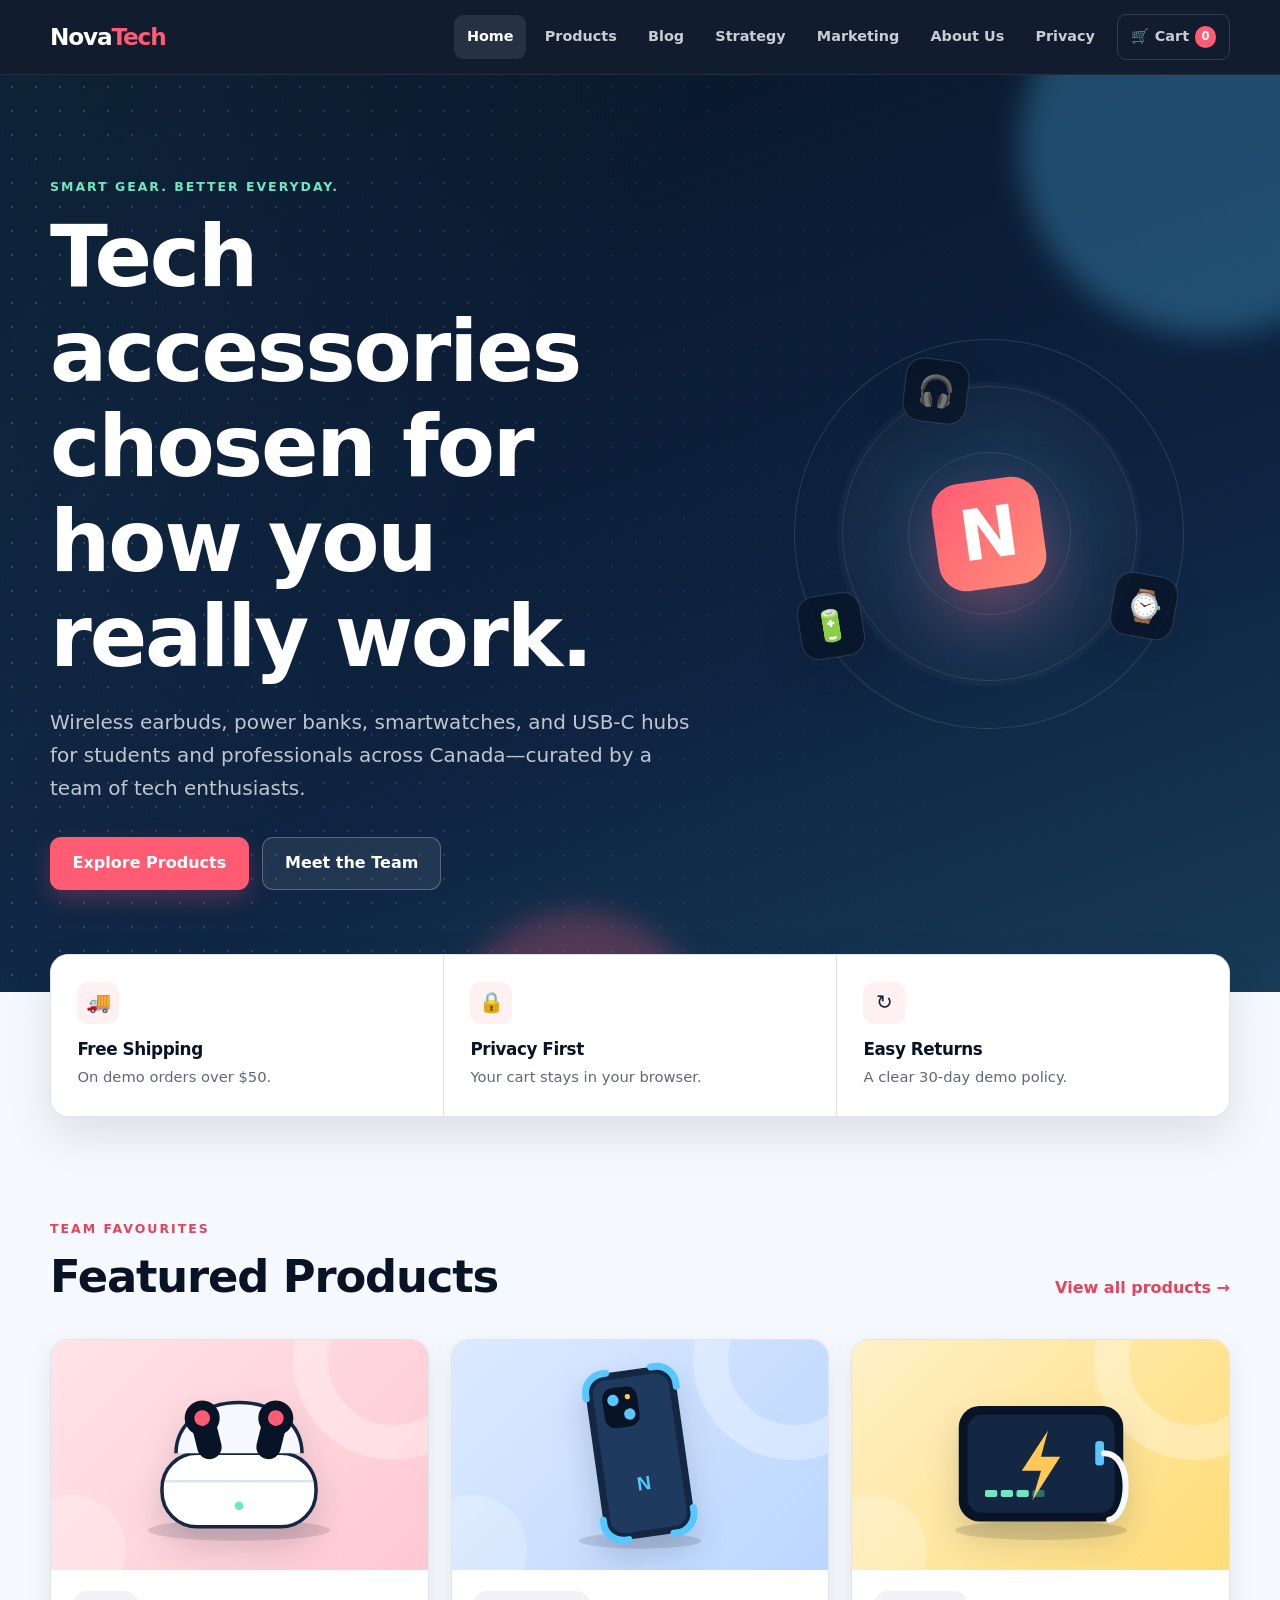
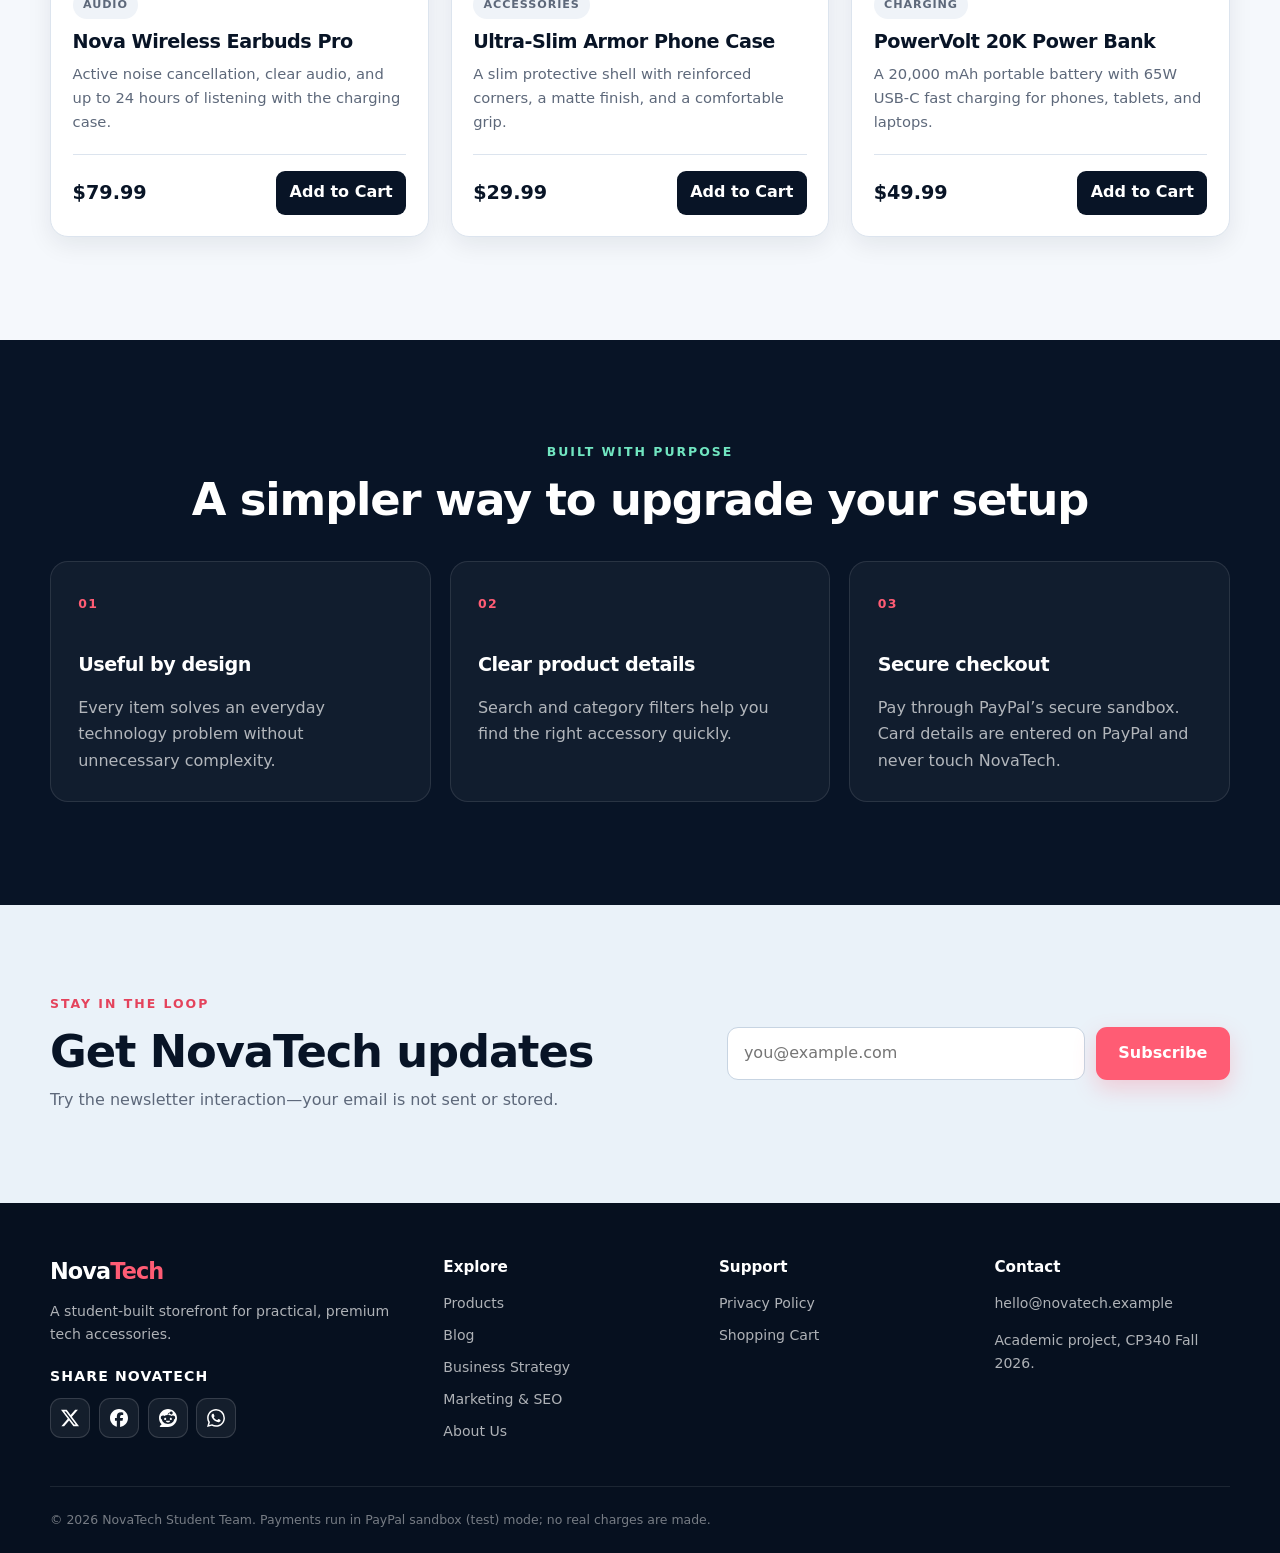
==== commit 9ad77641: "Add Assignment 2: PayPal sandbox checkout, SEO, content marketing, social sharing - Checkout page wi" ====
--- a/index.html
+++ b/index.html
@@ -3,10 +3,33 @@
 <head>
     <meta charset="UTF-8">
     <meta name="viewport" content="width=device-width, initial-scale=1.0">
-    <meta name="description" content="NovaTech is a student-built e-commerce demo offering carefully selected tech accessories.">
+    <meta name="description" content="Shop NovaTech for curated tech accessories in Canada: wireless earbuds, power banks, smartwatches and USB-C hubs. Free shipping on orders over $50.">
     <meta name="theme-color" content="#081426">
     <meta name="referrer" content="strict-origin-when-cross-origin">
-    <title>NovaTech | Premium Tech Accessories</title>
+    <title>NovaTech | Tech Accessories for Students in Canada</title>
+    <link rel="canonical" href="https://mhasan142200-ai.github.io/novatech-commerce-experience/">
+    <meta property="og:type" content="website">
+    <meta property="og:site_name" content="NovaTech">
+    <meta property="og:title" content="NovaTech | Tech Accessories for Students in Canada">
+    <meta property="og:description" content="Shop NovaTech for curated tech accessories in Canada: wireless earbuds, power banks, smartwatches and USB-C hubs. Free shipping on orders over $50.">
+    <meta property="og:url" content="https://mhasan142200-ai.github.io/novatech-commerce-experience/">
+    <meta property="og:image" content="https://mhasan142200-ai.github.io/novatech-commerce-experience/images/og-image.png">
+    <meta property="og:image:alt" content="NovaTech tech accessories store">
+    <meta name="twitter:card" content="summary_large_image">
+    <link rel="icon" href="images/favicon.svg" type="image/svg+xml">
+    <script type="application/ld+json">
+{
+  "@context": "https://schema.org",
+  "@type": "OnlineStore",
+  "name": "NovaTech",
+  "url": "https://mhasan142200-ai.github.io/novatech-commerce-experience/",
+  "logo": "https://mhasan142200-ai.github.io/novatech-commerce-experience/images/og-image.png",
+  "description": "Curated tech accessories for students and professionals in Canada.",
+  "areaServed": "CA",
+  "currenciesAccepted": "CAD",
+  "paymentAccepted": "PayPal (sandbox)"
+}
+    </script>
     <link rel="stylesheet" href="css/style.css">
 </head>
 <body>
@@ -23,6 +46,7 @@
                     <li><a href="products.html">Products</a></li>
                     <li><a href="blog.html">Blog</a></li>
                     <li><a href="strategy.html">Strategy</a></li>
+                    <li><a href="marketing.html">Marketing</a></li>
                     <li><a href="about.html">About Us</a></li>
                     <li><a href="privacy.html">Privacy</a></li>
                     <li><a href="cart.html" class="cart-link"><span aria-hidden="true">🛒</span> Cart <span class="cart-badge" id="cart-badge" aria-label="0 items">0</span></a></li>
@@ -38,7 +62,7 @@
             <div class="hero-content">
                 <p class="eyebrow">Smart gear. Better everyday.</p>
                 <h1 id="hero-title">Tech accessories chosen for how you really work.</h1>
-                <p>Reliable audio, charging, protection, and productivity essentials—curated by a team of tech enthusiasts.</p>
+                <p>Wireless earbuds, power banks, smartwatches, and USB-C hubs for students and professionals across Canada—curated by a team of tech enthusiasts.</p>
                 <div class="hero-actions">
                     <a href="products.html" class="btn">Explore Products</a>
                     <a href="about.html" class="btn btn-secondary">Meet the Team</a>
@@ -101,8 +125,8 @@
                 </article>
                 <article class="value-card">
                     <span class="value-number">03</span>
-                    <h3>Transparent demo</h3>
-                    <p>This student project demonstrates a complete storefront without collecting payment data.</p>
+                    <h3>Secure checkout</h3>
+                    <p>Pay through PayPal’s secure sandbox. Card details are entered on PayPal and never touch NovaTech.</p>
                 </article>
             </div>
         </section>
@@ -126,6 +150,15 @@
             <div class="footer-col footer-brand">
                 <h2>Nova<span>Tech</span></h2>
                 <p>A student-built storefront for practical, premium tech accessories.</p>
+                <div class="social-share" aria-labelledby="social-share-title">
+                    <p id="social-share-title" class="social-share-title">Share NovaTech</p>
+                    <ul class="social-links">
+                        <li><a href="https://twitter.com/intent/tweet?text=NovaTech%3A%20practical%20tech%20accessories%2C%20explained%20clearly.&amp;url=https%3A%2F%2Fmhasan142200-ai.github.io%2Fnovatech-commerce-experience%2F" target="_blank" rel="noopener noreferrer" aria-label="Share NovaTech on X (opens in a new tab)" data-social-share="x"><svg viewBox="0 0 24 24" aria-hidden="true" focusable="false"><path d="M18.901 1.153h3.68l-8.04 9.19L24 22.846h-7.406l-5.8-7.584-6.638 7.584H.474l8.6-9.83L0 1.154h7.594l5.243 6.932ZM17.61 20.644h2.039L6.486 3.24H4.298Z"/></svg></a></li>
+                        <li><a href="https://www.facebook.com/sharer/sharer.php?u=https%3A%2F%2Fmhasan142200-ai.github.io%2Fnovatech-commerce-experience%2F" target="_blank" rel="noopener noreferrer" aria-label="Share NovaTech on Facebook (opens in a new tab)" data-social-share="facebook"><svg viewBox="0 0 24 24" aria-hidden="true" focusable="false"><path d="M9.101 23.691v-7.98H6.627v-3.667h2.474v-1.58c0-4.085 1.848-5.978 5.858-5.978.401 0 .955.042 1.468.103a8.68 8.68 0 0 1 1.141.195v3.325a8.623 8.623 0 0 0-.653-.036 26.805 26.805 0 0 0-.733-.009c-.707 0-1.259.096-1.675.309a1.686 1.686 0 0 0-.679.622c-.258.42-.374.995-.374 1.752v1.297h3.919l-.386 2.103-.287 1.564h-3.246v8.245C19.396 23.238 24 18.179 24 12.044c0-6.627-5.373-12-12-12s-12 5.373-12 12c0 5.628 3.874 10.35 9.101 11.647Z"/></svg></a></li>
+                        <li><a href="https://www.reddit.com/submit?url=https%3A%2F%2Fmhasan142200-ai.github.io%2Fnovatech-commerce-experience%2F&amp;title=NovaTech%3A%20practical%20tech%20accessories%2C%20explained%20clearly." target="_blank" rel="noopener noreferrer" aria-label="Share NovaTech on Reddit (opens in a new tab)" data-social-share="reddit"><svg viewBox="0 0 24 24" aria-hidden="true" focusable="false"><path d="M12 0C5.373 0 0 5.373 0 12c0 3.314 1.343 6.314 3.515 8.485l-2.286 2.286C.775 23.225 1.097 24 1.738 24H12c6.627 0 12-5.373 12-12S18.627 0 12 0Zm4.388 3.199c1.104 0 1.999.895 1.999 1.999 0 1.105-.895 2-1.999 2-.946 0-1.739-.657-1.947-1.539v.002c-1.147.162-2.032 1.15-2.032 2.341v.007c1.776.067 3.4.567 4.686 1.363.473-.363 1.064-.58 1.707-.58 1.547 0 2.802 1.254 2.802 2.802 0 1.117-.655 2.081-1.601 2.531-.088 3.256-3.637 5.876-7.997 5.876-4.361 0-7.905-2.617-7.998-5.87-.954-.447-1.614-1.415-1.614-2.538 0-1.548 1.255-2.802 2.803-2.802.645 0 1.239.218 1.712.585 1.275-.79 2.881-1.291 4.64-1.365v-.01c0-1.663 1.263-3.034 2.88-3.207.188-.911.993-1.595 1.959-1.595Zm-8.085 8.376c-.784 0-1.459.78-1.506 1.797-.047 1.016.64 1.429 1.426 1.429.786 0 1.371-.369 1.418-1.385.047-1.017-.553-1.841-1.338-1.841Zm7.406 0c-.786 0-1.385.824-1.338 1.841.047 1.017.634 1.385 1.418 1.385.785 0 1.473-.413 1.426-1.429-.046-1.017-.721-1.797-1.506-1.797Zm-3.703 4.013c-.974 0-1.907.048-2.77.135-.147.015-.241.168-.183.305.483 1.154 1.622 1.964 2.953 1.964 1.33 0 2.47-.81 2.953-1.964.057-.137-.037-.29-.184-.305-.863-.087-1.795-.135-2.769-.135Z"/></svg></a></li>
+                        <li><a href="https://wa.me/?text=NovaTech%3A%20practical%20tech%20accessories%2C%20explained%20clearly.%20https%3A%2F%2Fmhasan142200-ai.github.io%2Fnovatech-commerce-experience%2F" target="_blank" rel="noopener noreferrer" aria-label="Share NovaTech on WhatsApp (opens in a new tab)" data-social-share="whatsapp"><svg viewBox="0 0 24 24" aria-hidden="true" focusable="false"><path d="M17.472 14.382c-.297-.149-1.758-.867-2.03-.967-.273-.099-.471-.148-.67.15-.197.297-.767.966-.94 1.164-.173.199-.347.223-.644.075-.297-.15-1.255-.463-2.39-1.475-.883-.788-1.48-1.761-1.653-2.059-.173-.297-.018-.458.13-.606.134-.133.298-.347.446-.52.149-.174.198-.298.298-.497.099-.198.05-.371-.025-.52-.075-.149-.669-1.612-.916-2.207-.242-.579-.487-.5-.669-.51-.173-.008-.371-.01-.57-.01-.198 0-.52.074-.792.372-.272.297-1.04 1.016-1.04 2.479 0 1.462 1.065 2.875 1.213 3.074.149.198 2.096 3.2 5.077 4.487.709.306 1.262.489 1.694.625.712.227 1.36.195 1.871.118.571-.085 1.758-.719 2.006-1.413.248-.694.248-1.289.173-1.413-.074-.124-.272-.198-.57-.347m-5.421 7.403h-.004a9.87 9.87 0 01-5.031-1.378l-.361-.214-3.741.982.998-3.648-.235-.374a9.86 9.86 0 01-1.51-5.26c.001-5.45 4.436-9.884 9.888-9.884 2.64 0 5.122 1.03 6.988 2.898a9.825 9.825 0 012.893 6.994c-.003 5.45-4.437 9.884-9.885 9.884m8.413-18.297A11.815 11.815 0 0012.05 0C5.495 0 .16 5.335.157 11.892c0 2.096.547 4.142 1.588 5.945L.057 24l6.305-1.654a11.882 11.882 0 005.683 1.448h.005c6.554 0 11.89-5.335 11.893-11.893a11.821 11.821 0 00-3.48-8.413Z"/></svg></a></li>
+                    </ul>
+                </div>
             </div>
             <div class="footer-col">
                 <h2>Explore</h2>
@@ -133,6 +166,7 @@
                     <li><a href="products.html">Products</a></li>
                     <li><a href="blog.html">Blog</a></li>
                     <li><a href="strategy.html">Business Strategy</a></li>
+                    <li><a href="marketing.html">Marketing &amp; SEO</a></li>
                     <li><a href="about.html">About Us</a></li>
                 </ul>
             </div>
@@ -146,11 +180,11 @@
             <div class="footer-col">
                 <h2>Contact</h2>
                 <p><a href="mailto:hello@novatech.example">hello@novatech.example</a></p>
-                <p>Academic demonstration only.</p>
+                <p>Academic project, CP340 Fall 2026.</p>
             </div>
         </div>
         <div class="footer-bottom">
-            <p>&copy; 2026 NovaTech Student Team. Demo orders and forms are not submitted.</p>
+            <p>&copy; 2026 NovaTech Student Team. Payments run in PayPal sandbox (test) mode; no real charges are made.</p>
         </div>
     </footer>
 
--- a/css/style.css
+++ b/css/style.css
@@ -1589,7 +1589,7 @@
 
 .team-grid {
     display: grid;
-    grid-template-columns: repeat(5, minmax(0, 1fr));
+    grid-template-columns: repeat(4, minmax(0, 1fr));
     gap: 1rem;
 }
 
@@ -1971,6 +1971,420 @@
     margin: 0;
     color: rgba(255, 255, 255, 0.45);
     font-size: 0.78rem;
+}
+
+/* Product images */
+.product-image {
+    position: relative;
+    z-index: 1;
+    width: min(82%, 280px);
+    height: auto;
+    filter: drop-shadow(0 16px 16px rgba(8, 20, 38, 0.16));
+}
+
+.cart-item-visual img {
+    width: 100%;
+    height: auto;
+}
+
+.cart-item-visual.audio { background: linear-gradient(135deg, #ffe4e8, #ffc8d2); }
+.cart-item-visual.accessories { background: linear-gradient(135deg, #dceaff, #bbd6ff); }
+.cart-item-visual.charging { background: linear-gradient(135deg, #fff1c8, #ffdc75); }
+.cart-item-visual.wearables { background: linear-gradient(135deg, #dffaf1, #a9eacc); }
+
+/* Checkout flow */
+.checkout-steps,
+.checkout-layout,
+.confirmation {
+    width: min(calc(100% - 2.5rem), var(--max-width));
+    margin-inline: auto;
+}
+
+.checkout-steps {
+    display: flex;
+    flex-wrap: wrap;
+    gap: 0.5rem;
+    margin-top: 2rem;
+    margin-bottom: -2rem;
+    padding: 0;
+    list-style: none;
+}
+
+.checkout-steps li {
+    padding: 0.45rem 0.95rem;
+    border: 1px solid var(--line);
+    border-radius: 999px;
+    background: var(--paper);
+    color: var(--muted);
+    font-size: 0.85rem;
+    font-weight: 800;
+}
+
+.checkout-steps li.is-done {
+    border-color: #a9eacc;
+    background: #e6faf2;
+    color: #146a51;
+}
+
+.checkout-steps li[aria-current="step"] {
+    border-color: var(--ink);
+    background: var(--ink);
+    color: var(--paper);
+}
+
+.checkout-layout,
+.confirmation-body {
+    display: grid;
+    grid-template-columns: minmax(0, 1.5fr) minmax(300px, 0.9fr);
+    align-items: start;
+    gap: 1.5rem;
+}
+
+.checkout-layout {
+    padding-block: clamp(4rem, 8vw, 6rem);
+}
+
+.checkout-layout[hidden],
+.confirmation[hidden],
+.cart-layout[hidden] {
+    display: none;
+}
+
+.cart-layout.single {
+    grid-template-columns: 1fr;
+}
+
+.checkout-panel {
+    padding: 1.6rem;
+    border: 1px solid var(--line);
+    border-radius: var(--radius);
+    background: var(--paper);
+    box-shadow: var(--shadow-small);
+}
+
+.checkout-panel h2 {
+    font-size: 1.45rem;
+}
+
+.order-lines {
+    margin: 0 0 1.2rem;
+    padding: 0;
+    list-style: none;
+}
+
+.order-line {
+    display: grid;
+    grid-template-columns: 64px minmax(0, 1fr) auto;
+    align-items: center;
+    gap: 1rem;
+    padding: 0.85rem 0;
+    border-bottom: 1px solid var(--line);
+}
+
+.order-line img {
+    width: 64px;
+    height: 48px;
+    border-radius: 10px;
+    background: #edf3f8;
+}
+
+.order-line strong,
+.order-line small {
+    display: block;
+}
+
+.order-line small {
+    color: var(--muted);
+}
+
+.order-line-total {
+    color: var(--ink);
+    font-weight: 850;
+}
+
+.paypal-container {
+    margin-top: 1.1rem;
+}
+
+.paypal-container:empty {
+    display: none;
+}
+
+.checkout-status {
+    margin: 0.9rem 0 0;
+    color: var(--muted);
+    font-size: 0.88rem;
+    font-weight: 700;
+    text-align: center;
+}
+
+.checkout-status:empty {
+    display: none;
+}
+
+.checkout-status.is-error {
+    padding: 0.7rem;
+    border-radius: 10px;
+    background: #fff0f2;
+    color: #b0283f;
+}
+
+.confirmation {
+    padding-block: clamp(4rem, 8vw, 6rem);
+}
+
+.confirmation-header {
+    margin-bottom: 1.5rem;
+    text-align: center;
+}
+
+.confirmation-header h1 {
+    font-size: clamp(2.2rem, 5vw, 3.4rem);
+}
+
+.confirmation-header p:last-child {
+    color: var(--muted);
+    font-size: 1.08rem;
+}
+
+.confirmation-icon {
+    width: 72px;
+    height: 72px;
+    display: grid;
+    place-items: center;
+    margin: 0 auto 1rem;
+    border-radius: 50%;
+    background: #d8f7eb;
+    color: #146a51;
+    font-size: 2rem;
+    font-weight: 900;
+}
+
+.confirmation-details {
+    display: grid;
+    grid-template-columns: repeat(4, minmax(0, 1fr));
+    gap: 1px;
+    overflow: hidden;
+    margin: 0 0 1.5rem;
+    border: 1px solid var(--line);
+    border-radius: var(--radius);
+    background: var(--line);
+}
+
+.confirmation-details div {
+    padding: 1.1rem 1.2rem;
+    background: var(--paper);
+}
+
+.confirmation-details dt {
+    color: var(--muted);
+    font-size: 0.75rem;
+    font-weight: 800;
+    letter-spacing: 0.06em;
+    text-transform: uppercase;
+}
+
+.confirmation-details dd {
+    margin: 0.25rem 0 0;
+    color: var(--ink);
+    font-weight: 800;
+    overflow-wrap: anywhere;
+}
+
+.confirmation-actions {
+    display: flex;
+    flex-wrap: wrap;
+    justify-content: center;
+    gap: 0.8rem;
+    margin-top: 2rem;
+}
+
+.btn-outline {
+    border-color: var(--line);
+    background: var(--paper);
+    color: var(--ink);
+}
+
+.btn-outline:hover {
+    background: #eef3f8;
+    color: var(--ink);
+}
+
+/* Social share links */
+.social-share {
+    margin-top: 1.2rem;
+}
+
+.social-share-title {
+    margin-bottom: 0.6rem;
+    color: var(--paper);
+    font-size: 0.8rem;
+    font-weight: 800;
+    letter-spacing: 0.08em;
+    text-transform: uppercase;
+}
+
+.social-links {
+    display: flex;
+    flex-wrap: wrap;
+    gap: 0.55rem;
+    margin: 0;
+    padding: 0;
+    list-style: none;
+}
+
+.footer-col .social-links li + li {
+    margin-top: 0;
+}
+
+.social-links a {
+    width: 40px;
+    height: 40px;
+    display: grid;
+    place-items: center;
+    border: 1px solid rgba(255, 255, 255, 0.14);
+    border-radius: 11px;
+    background: rgba(255, 255, 255, 0.06);
+    color: var(--paper);
+    transition: background var(--transition), transform var(--transition);
+}
+
+.social-links a:hover {
+    background: var(--coral);
+    transform: translateY(-2px);
+}
+
+.social-links svg {
+    width: 18px;
+    height: 18px;
+    fill: currentColor;
+}
+
+/* About roles */
+.member-role {
+    margin: -0.35rem 0 0.8rem;
+    color: var(--coral-dark);
+    font-size: 0.8rem;
+    font-weight: 800;
+}
+
+/* Marketing page */
+.table-title {
+    margin: 2.5rem 0 1rem;
+}
+
+.strategy-section-dark .table-title {
+    color: var(--paper);
+}
+
+.plan-grid {
+    margin-bottom: 0.5rem;
+}
+
+.plan-grid .concept-card p strong {
+    color: var(--ink);
+}
+
+.strategy-split {
+    margin-top: 2rem;
+}
+
+.readiness-table a {
+    color: var(--coral-dark);
+    font-weight: 800;
+}
+
+.seo-table {
+    min-width: 680px;
+}
+
+.sample-posts {
+    display: grid;
+    grid-template-columns: repeat(4, minmax(0, 1fr));
+    gap: 1rem;
+}
+
+.sample-post {
+    padding: 1.2rem;
+    border: 1px solid rgba(255, 255, 255, 0.12);
+    border-radius: var(--radius-small);
+    background: rgba(255, 255, 255, 0.05);
+}
+
+.sample-post p {
+    color: rgba(255, 255, 255, 0.78);
+    font-size: 0.9rem;
+}
+
+.sample-post .sample-platform {
+    color: var(--mint);
+    font-size: 0.75rem;
+    font-weight: 800;
+    letter-spacing: 0.06em;
+    text-transform: uppercase;
+}
+
+.sample-post .sample-tags {
+    margin: 0;
+    color: var(--sky);
+    font-size: 0.82rem;
+    font-weight: 700;
+}
+
+.guides-grid {
+    grid-template-columns: repeat(3, minmax(0, 1fr));
+}
+
+.section-copy a {
+    color: var(--coral-dark);
+    font-weight: 800;
+}
+
+.team-post-content a {
+    color: var(--coral-dark);
+    font-weight: 800;
+    text-decoration: underline;
+    text-underline-offset: 3px;
+}
+
+@media (max-width: 980px) {
+    .checkout-layout,
+    .confirmation-body,
+    .sample-posts,
+    .guides-grid {
+        grid-template-columns: 1fr;
+    }
+
+    .confirmation-details {
+        grid-template-columns: repeat(2, minmax(0, 1fr));
+    }
+}
+
+@media (min-width: 781px) and (max-width: 1100px) {
+    .nav-container {
+        gap: 1rem;
+    }
+
+    .nav-links {
+        gap: 0.1rem;
+    }
+
+    .nav-links a {
+        padding: 0.55rem 0.5rem;
+        font-size: 0.82rem;
+    }
+}
+
+@media (max-width: 590px) {
+    .checkout-steps,
+    .checkout-layout,
+    .confirmation {
+        width: min(calc(100% - 1.5rem), var(--max-width));
+    }
+
+    .confirmation-details {
+        grid-template-columns: 1fr;
+    }
 }
 
 /* Responsive */
